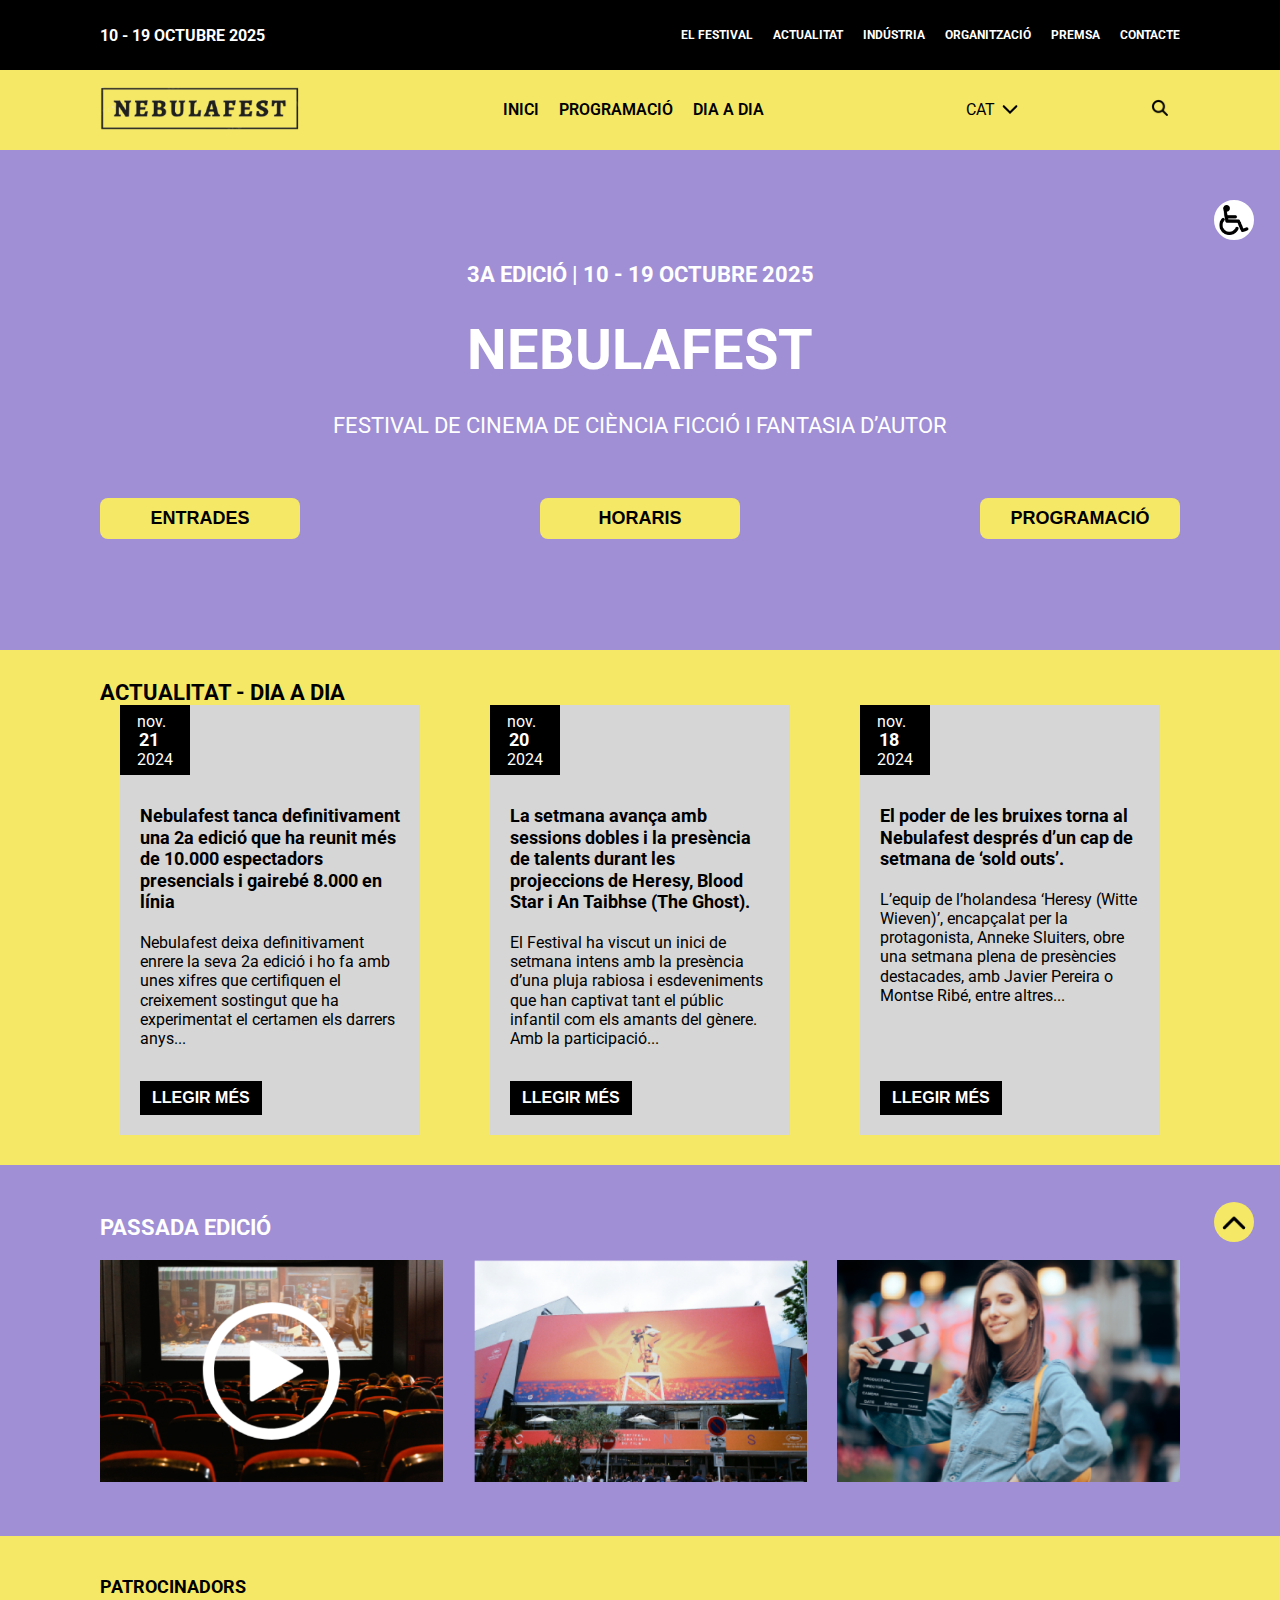
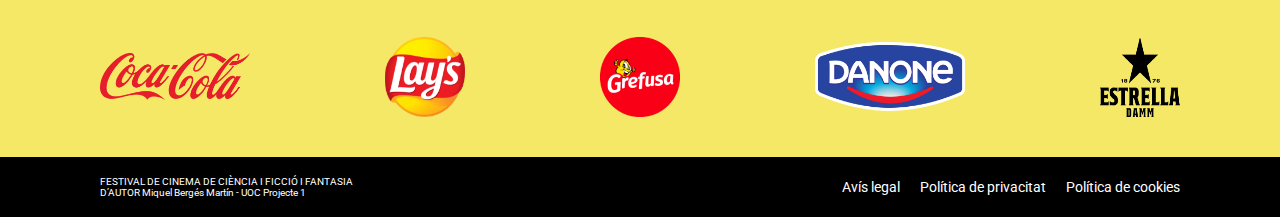
==== index.html @ a32597af "img validation" ====
<!DOCTYPE html>
<html lang="ca">
<head>
  <meta charset="UTF-8">
  <meta name="viewport" content="width=device-width, initial-scale=1.0">
  <title>NEBULAFEST</title>
  <link rel="shortcut icon" href="./images/Home/logo.png" type="image/x-icon">
  <link rel="stylesheet" href="/css/navbar.css">
  <link rel="stylesheet" href="/css/index.css">
  <link rel="stylesheet" href="/css/share.css">
  <link rel="stylesheet" href="/css/slider.css">
  
</head>
<body>
  <!-- header -->
<header id="top">
  <!-- top header section -->
  <div class="top-header container">
     <p class="date-text">10 - 19 OCTUBRE 2025</p>
     <ul id="top-nav">
      <li><a href="./festival.html">EL FESTIVAL</a></li>
            <li><a href="#">ACTUALITAT</a>  </li>
            <li><a href="#">INDÚSTRIA</a>   </li>
            <li><a href="#">ORGANITZACIÓ</a>  </li>
            <li><a href="#">PREMSA</a>  </li>
            <li><a href="#">CONTACTE</a>  </li>
     </ul>
  </div>
 <div class=" navbar">
   <!-- navbar  -->
   <nav class=" container navbar-content">
    <div class="nav-logo ">
      <a href="/index.html"> <img src="./images/Home/logo.png" alt="logo"></a>
    </div>
    <!-- nav item -->
    <ul class="navbar-menu">
      <li><a href="/index.html">INICI</a></li>
          <li><a href="/programming.html">PROGRAMACIÓ</a></li>
          <li><a href="#">DIA A DIA</a></li>
    </ul>
    <!-- right nav -->
    
    <div class="nav-right-content">
        <div class="category">
            <p class="category-text">
            CAT <img style="width: 20px;" src="./images/Home/direction-down.png" alt="down-arraw"> 
            </p>
            <div class="category-content">
                <p  data-value="art"> Art</p>
                <p  data-value="music"> Music</p>
                <p  data-value="movies"> Movies</p>
                <p  data-value="books"> Books</p>
            </div>
          </div>

          <div class="search-icon">
            <img  src="./images/Home/search.png" alt="search-icon">
          </div>
          <!-- for mobile nav -->

    </div>
 </nav>
 <!-- for mobile nav -->
 <div class="">
  <div class="menu-toggle" id="mobile-menu">
     
    <span class="bar"></span>
    <span class="bar"></span>
    <span class="bar"></span>
  </div>
  <nav class="menu" id="menu">
    <ul>
      <li><a  href="./festival.html">EL FESTIVAL</a></li>
      <li><a href="./film.html">ACTUALITAT</a>  </li>
      <li><a href="#">INDÚSTRIA</a>   </li>
      <li><a href="#">ORGANITZACIÓ</a>  </li>
      <li><a href="#">PREMSA</a>  </li>
      <li><a href="#">CONTACTE</a>  </li>
    </ul>
  </nav>
</div>
 </div>
</header>

<!-- main -->

   <main>
    <!-- banner -->
     <div class="banner-content ">
    <div class="wheel-icon banner-wheel-icon">
        <img src="./images/Home/wheelchair.png" alt="icon-img">
    </div>
        <h3>3A EDICIÓ | 10 - 19 OCTUBRE 2025</h3>
        <h1>NEBULAFEST</h1>
        <p>FESTIVAL DE CINEMA DE CIÈNCIA FICCIÓ I FANTASIA D’AUTOR</p>
        <div class="banner-btn-section container">
            <button class="banner-btn">ENTRADES</button>
            <button class="banner-btn">HORARIS</button>
            <button class="banner-btn">PROGRAMACIÓ</button>
        </div>
    </div>

    <!-- NEWS - DAY BY DAY -->
     <div class="day-by-day-content">
      <div class="">
       <h1 class="header-text container">ACTUALITAT - DIA A DIA</h1>
       <div class="card-section day-by-day-card-section container">
        <div class="card">
            <div class="date-content">
              <div>  nov. <br> <span class="date">21</span><br> 2024</div>
            </div>
             <div class="card-body">
                <h2 class="card-header">
                    Nebulafest tanca definitivament una 
                    2a edició que ha reunit més de 10.000 
                    espectadors presencials i gairebé 8.000 
                    en línia
                 </h2>
                 <p class="card-text">Nebulafest deixa definitivament enrere la seva 2a edició i ho fa
                    amb unes xifres que certifiquen el creixement sostingut que ha 
                    experimentat el certamen els darrers anys...</p>
                    <button class="card-btn">LLEGIR MÉS</button>
               
             </div>

        </div>
        <div class="card">
            <div class="date-content">
              <div>  nov. <br> <span class="date">20</span><br> 2024</div>
            </div>
             <div class="card-body">
                <h2 class="card-header">
                    La setmana avança amb sessions dobles 
                    i la presència de talents durant les 
                    projeccions de Heresy, Blood Star i An 
                    Taibhse (The Ghost).
                 </h2>
                 <p class="card-text">El Festival ha viscut un inici de setmana intens amb la presència d’una pluja rabiosa i esdeveniments que han captivat tant el
                    públic infantil com els amants del gènere. Amb la participació...</p>
                    <button class="card-btn">LLEGIR MÉS</button>
               
             </div>

        </div>
        <div class="card">
            <div class="date-content">
              <div>  nov. <br> <span class="date">18</span><br> 2024</div>
            </div>
             <div class="card-body">
                <h2 class="card-header">
                    El poder de les bruixes torna al Nebulafest
                    després d’un cap de setmana de ‘sold outs’.
                 </h2>
                 <p class="card-text">L’equip de l’holandesa ‘Heresy (Witte Wieven)’, encapçalat per la
                    protagonista, Anneke Sluiters, obre una setmana plena de
                    presències destacades, amb Javier Pereira o Montse Ribé,
                    entre altres...</p>
                    <button class="card-btn">LLEGIR MÉS</button>
               
             </div>

        </div>
       </div>

     <!--card-slider for mobile -->
     
     <div class="card-slider">
      <section class="wrapper">
        <div class="card-slide-container">
          
          <div class="slideDiv">
            <article class="card-slide active " >
              <div class="card">
                  <div class="date-content">
                    <div>  nov. <br> <span class="date">21</span><br> 2024</div>
                  </div>
                   <div class="card-body">
                      <h2 class="card-header">
                          Nebulafest tanca definitivament una 
                          2a edició que ha reunit més de 10.000 
                          espectadors presencials i gairebé 8.000 
                          en línia
                       </h2>
                       <br>
                       <p class="card-text">Nebulafest deixa definitivament enrere la seva 2a edició i ho fa
                          amb unes xifres que certifiquen el creixement sostingut que ha 
                          experimentat el certamen els darrers anys...</p>
                          <button class="card-btn">LLEGIR MÉS</button>
                     
                   </div>
              
              </div>
            </article>
             <article class="card-slide">
           <div class="card-section">
              <div class="card">
                  <div class="date-content">
                    <div>  nov. <br> <span class="date">21</span><br> 2024</div>
                  </div>
                   <div class="card-body">
                      <h2 class="card-header">
                          Nebulafest tanca definitivament una 
                          2a edició que ha reunit més de 10.000 
                          espectadors presencials i gairebé 8.000 
                          en línia
                       </h2>
                       <br>
                       <p class="card-text">Nebulafest deixa definitivament enrere la seva 2a edició i ho fa
                          amb unes xifres que certifiquen el creixement sostingut que ha 
                          experimentat el certamen els darrers anys...</p>
                          <button class="card-btn">LLEGIR MÉS</button>
                     
                   </div>
              
              </div>
           </div>
            </article>
             <article class="card-slide">
              <div class="card">
                  <div class="date-content">
                    <div>  nov. <br> <span class="date">21</span><br> 2024</div>
                  </div>
                   <div class="card-body">
                      <h2 class="card-header">
                          Nebulafest tanca definitivament una 
                          2a edició que ha reunit més de 10.000 
                          espectadors presencials i gairebé 8.000 
                          en línia
                       </h2>
                       <br>
                       <p class="card-text">Nebulafest deixa definitivament enrere la seva 2a edició i ho fa
                          amb unes xifres que certifiquen el creixement sostingut que ha 
                          experimentat el certamen els darrers anys...</p>
                          <button class="card-btn">LLEGIR MÉS</button>
                     
                   </div>
              
              </div>
            </article>
      
          </div>  
        
        
        </div>  
      </section>
      <nav class="controls">
        <button class="button card-slide-btn" type="button" aria-label="Go to first card"></button>
        <button class="button card-slide-btn" type="button" aria-label="Go to second card"></button>
        <button class="button card-slide-btn" type="button" aria-label="Go to third card"></button>
     
      </nav>
    </div>
      </div>
     </div>
   


     <!-- PAST EDITION -->

     <div class="edition-content">
       
        <div class="">
           <a href="#top"> <div class="wheel-icon up-arrow " style="background-color: #F5E866; border: 0;">
            <img src="./images/Home/direction.png" alt="icon-img">
        </div></a>
         <h1 class="header-text container">PASSADA EDICIÓ</h1>
         <!-- for desktop -->
         <div class="card-section container">
           
          <div class="img-card">
            <img src="./images/Home/img1.png" alt="card-img">
          </div>
          <div class="img-card">
            <img src="./images/Home/img2.png" alt="card-img">
          </div>
          <div class="img-card">
            <img src="./images/Home/img3.png" alt="card-img">
          </div>
          
         </div>

         <!-- for mobile -->
        <div class="img-slider">
          <section class="wrapper">
            <div class="img-slide-container">
              
              <div class="slideDiv">
                <article class="slide active">
                </article>
                 <article class="slide">
                </article>
                 <article class="slide">
                </article>
              </div> 
             <!-- control button -->
            </div>  
          </section>
          <nav class="controls">
          <button class="button img-slide-btn" type="button" aria-label="Go to first image"></button>
          <button class="button img-slide-btn" type="button" aria-label="Go to second image"></button>
          <button class="button img-slide-btn" type="button" aria-label="Go to third image"></button>
           
          </nav>
        </div>
         
        </div>
       </div>
     
     
</main>

<!-- footer -->
 <footer>
    <!-- top topper -->
    <div class="top-footer-content ">
     
    <div class="container">
      <a href="#top">  <div class="wheel-icon up-arrow-for-mobile">
        <img src="./images/Home/direction.png" alt="icon-img">
    </div></a>
    
        <h1 class="footer-text">PATROCINADORS</h1>
        <div class="footer-images-content">
           <img src="./images/Home/Coca-Cola.png" alt="icon">
           <img class="round-img" src="./images/Home/lays.png" alt="icon">
           <img class="round-img" src="./images/Home/grefusa.png" alt="icon">
           <img src="./images/Home/Danone.png" alt="icon">
           <img class="star-img" src="./images/Home/estrella.png" alt="icon">
        </div>
    </div>
    </div>
    <!-- bottom footer  -->
  
     <div class="container bottom-footer-content ">
        <ul>
            <li> <a href="#">
                Avís legal                  
            </a></li>
            <li><a href="#"> Política de privacitat </a></li>
            <li><a href="#"> Política de cookies </a></li>
        </ul>
        <p>FESTIVAL DE CINEMA DE CIÈNCIA I FICCIÓ I FANTASIA D’AUTOR
            Miquel Bergés Martín - UOC Projecte 1</p>
          
     </div>
    
 </footer>





 <!-- JavaScript -->
  
<!-- <script src="./js/imageSlider.js"></script>
-->
<script>
  // For card slider
  (function() {
    function controls() {
      this.classList.add('selected');
      Array.from(this.parentNode.children).forEach(sibling => {
        if (sibling !== this) sibling.classList.remove('selected');
      });
  
      const containerHeight = document.querySelector('.card-slide-container').offsetHeight;
      const slideDiv = document.querySelector('.card-slide-container .slideDiv');
      const index = Array.from(this.parentNode.children).indexOf(this);
  
      slideDiv.style.transition = 'top 0.45s';
      slideDiv.style.top = `-${containerHeight * index}px`;
    }
  
    function runCode() {
      const buttons = document.querySelectorAll('.card-slide-btn');
      buttons.forEach(button => {
        button.addEventListener('click', controls, false);
      });
    }
  
    runCode();
  })();
  
  // For img slider
  (function() {
    function controls() {
      this.classList.add('selected');
      Array.from(this.parentNode.children).forEach(sibling => {
        if (sibling !== this) sibling.classList.remove('selected');
      });
  
      const containerHeight = document.querySelector('.img-slide-container').offsetHeight;
      const slideDiv = document.querySelector('.img-slide-container .slideDiv');
      const index = Array.from(this.parentNode.children).indexOf(this);
  
      slideDiv.style.transition = 'top 0.45s';
      slideDiv.style.top = `-${containerHeight * index}px`;
    }
  
    function runCode() {
      const buttons = document.querySelectorAll('.img-slide-btn');
      buttons.forEach(button => {
        button.addEventListener('click', controls, false);
      });
    }
  
    runCode();
  })();
  </script>
  
<!-- navbr toggle -->
 

<script>
  const menuToggle = document.getElementById('mobile-menu');
const menu = document.getElementById('menu');

menuToggle.addEventListener('click', () => {
  menuToggle.classList.toggle('active');
  menu.classList.toggle('active');
});
</script>
</body>
</html>
---- css/navbar.css ----
@import url('https://fonts.googleapis.com/css2?family=Roboto:ital,wght@0,100..900;1,100..900&display=swap');

:root {
    --primary-color: #F5E866;
    --secondary-color: #A08FD5;
    --gray-color: #D6D6D6;
    --white-color: #FFFFFF;
    --black-color: #000000;
  }
  /* google font */

  /* for no margin and padding */
*{
    margin: 0;
    padding: 0;
    box-sizing: border-box;
}
html{
    scroll-behavior: smooth;
}

body{
  font-family: "Roboto", serif !important;
  font-style: normal;
}
.container{
    padding: 0 100px;
    
}


  /* top header */
  .top-header{
    background: var(--black-color);
    display: flex;
    justify-content: space-between;
    align-items: center;
    color: var(--white-color);
    height: 70px;

  }
  .date-text{
    font-size: 16px;
    font-weight: 700;
  }
  .top-header ul {
    display: flex;
    justify-content: space-around;
    align-items: center;
    gap:20px ;
}
 .top-header ul li{
    list-style: none;
    font-size: 12px;
    line-height: 1.2;
    font-weight: 700;
 }
ul li a {
  text-decoration: none;
  color: var(--white-color);
}
/* navbar */
.navbar{
  display: flex;
  justify-content: space-between;
  align-items: center;
  background: var(--primary-color);
  height: 80px;
}
.navbar-content{
    display: flex;
    justify-content: space-between;
    align-items: center;
    width: 100%;
   
}
.navbar img{
    width: 200px;
}
.navbar-menu{
    display: flex;
    justify-content: space-between;
    align-items: center;
    gap: 20px;
    transition: all 0.3s ease;
}
.navbar-menu li {
    list-style: none;
}
.navbar-menu li a{
    text-decoration: none;
    color: var(--black-color);
    font-size: 16px;
    font-weight: 600;
}


 

/* nav-right-content */
.nav-right-content{
    display: flex;
    justify-content: end;
    align-items: center;
    gap: 20px;
    position: relative;
}
/* category items */
.category {
    position: relative;
    display: inline-block;
    margin-right: 100px;
    transition: all 0.3s ease;
  }
  .category-text{
    display: flex;
    justify-content: center;
    align-items: center;
    gap: 5px;
  }
  .category-content {
    display: none;
    position: absolute;
    background-color: var(--white-color);
    min-width: 100px;
    box-shadow: 0px 8px 16px 0px rgba(0,0,0,0.2);
    padding: 12px 16px;
    z-index: 1;
    border-radius: 10px;
  }
  
  .category:hover .category-content {
    display: block;
  }
  .category-content p{
    margin-bottom: 10px;
  }

 /* search icon */
 
 
.search-icon img{
  width: 40px;
}

  /*  */
/* Hamburger Icon */

.menu-toggle {
    display: none;
    flex-direction: column;
    cursor: pointer;
  }
  
  .menu-toggle .bar {
    width: 25px;
    height: 3px;
    background-color: var(--black-color);
    margin: 4px 0;
    transition:all 0.2s ease-in;
  }

  /* Hamburger Animation */
.menu-toggle.active .bar:nth-child(1) {
    transform: rotate(-45deg) translate(-5px, 6px);
  }
  
  .menu-toggle.active .bar:nth-child(2) {
    opacity: 0;
  }
  
  .menu-toggle.active .bar:nth-child(3) {
    transform: rotate(45deg) translate(-9px, -11px);
  }

  /*  */
  /* mobile nav */
  .menu {
    display: none;
    opacity: 0;
    gap: 20px;
    transition: all 0.7s ease-in-out;
  }
  
  .menu ul {
    list-style: none;
    display: flex;
    gap: 20px;
  }
  
  .menu a {
    text-decoration: none;
    color: var(--black-color);
    font-size: 18px;
    transition: color 0.3s;
  }
  
  .menu a:hover {
    color: #f5a623;
  }
 


/* footer section */
.top-footer-content{
    background: var(--primary-color);
    padding: 40px 0;
    position: relative;
}
.footer-text{
    font-size: 18px;
}
.footer-images-content{
    display: flex;
    justify-content: space-between;
    align-items: center;
    gap: 20px;
    margin-top: 40px;
}

.footer-images-content img{
width: 150px;
}
.round-img ,.star-img{
    height: 80px;
    width: 80px !important;
}
/* bottom footer */

.bottom-footer-content{
    background: var(--black-color);
    height: 60px;
    display: flex;
    flex-direction: row-reverse;
    justify-content: space-between;
    align-items: center;
    color: var(--white-color);
}
.bottom-footer-content p{
    font-size: 10px;
    width: 25%;
}
.bottom-footer-content ul{
    display: flex;
    justify-content: space-between;
    align-items: center;
    gap: 20px;
}
.bottom-footer-content ul li{
    list-style: none;
}
.bottom-footer-content ul li a{
    text-decoration: none;
    color: var(--white-color);
    font-size: 14px;
}

  /* =================== media Query============= */
  @media screen and (max-width: 999px) {
    .container{
        padding: 0 30px;
    }
    .nav-logo img{
       width: 150px;
    }
    .navbar-menu{
      display: none;
    }
    .nav-right-content .category{
      display: none;
    }
    .top-header{
      justify-content: center;
    }
    .top-header ul {
        display: none;
        justify-content: center;
    }
 
.navbar-content{
  width: 80%;
 
}
     /* menu */
     .menu { 
       display: none;
       width: 100%;
       background-color: var(--primary-color);
       position: fixed;
       left: 0;
       padding: 20px;
       opacity: 1;
       text-align: center;
       transition: all 0.7s ease-in-out; 
     }



      .menu.active {
        display: block;
        /* top: 140px;  */
        opacity: 1;
        z-index: 100;
        transition: all 0.7s ease-in-out;
      }
      
      .menu ul li{
        font-weight: 700;
      }
      
      
      .menu ul {
        display: block;
      }
      
      .menu a {
        display: block;
        margin: 10px 0;
      }

      
      .menu-toggle {
        display: flex;
        margin-right: 50px;
      }
      

    /* footer */
    .bottom-footer-content p{
        width: 35%;
    }
    .footer-text{
        font-size: 16px;
    }
  }

  @media screen and (max-width: 768px) {
    .menu-toggle {
      display: flex;
      margin-right: 30px;
    }

    /* footer section */

    .footer-images-content{
        display: grid;
        grid-template-columns: repeat(2,1fr);
        justify-content: center;
        align-items: center;
        gap: 20px;
    }
    .top-footer-content{
        text-align: center;
        position: relative;
    }
    .footer-images-content img{
    width: 100px;
    margin: 0 auto;
    }
    .round-img{
        height: 50px;
        width: 50px !important;
    }
    .bottom-footer-content p{
        width: 90%;
        text-align: center;
        margin-top: 20px;
        font-size: 10px;
    }
    .bottom-footer-content{
        height: 100%;
        padding: 20px 0;
        display: flex;
        flex-direction: column;
       
    }
    .bottom-footer-content ul{
        display: flex;
        flex-direction: column;
        gap: 0px;
    }

  }
---- css/index.css ----
:root {
    --primary-color: #F5E866;
    --secondary-color: #A08FD5;
    --gray-color: #D6D6D6;
    --white-color: #FFFFFF;
    --black-color: #000000;
  }

/* banner section */
.banner-content{
    background-color: var(--secondary-color);
    height: 500px;
    width: 100%;
    position: relative;
    display: flex;
    flex-direction: column;
    justify-content: center;
    align-items: center;
    text-align: center;
    color: var(--white-color);
}
.wheel-icon {
    width: 40px;     
    height: 40px;
    border-radius: 50%;  
    overflow: hidden;   
    display: flex;
    align-items: center;
    justify-content: center;
    background-color: #fff;
    border: 2px solid #fff; 
    
}
.banner-wheel-icon,.up-arrow{
    position: absolute;  
    top: 10%;
    right: 2%;
}

.wheel-icon img {
    width: 30px;
    height: 30px;
    object-fit: cover; 
}
.up-arrow-for-mobile{
    display: none;
}
.banner-content h3{
    font-size: 22px;
}
.banner-content h1{
    font-size: 56px;
    padding: 30px 0;
}
.banner-content p{
    font-size: 22px;
}
.banner-btn-section{
    display: flex;
    justify-content: space-between;
    align-items: center;
    width: 100%;
    margin-top: 60px;
}
.banner-btn{
    background: var(--primary-color);
    border-radius: 8px;
    padding: 10px 12px;
    font-size: 18px;
    font-weight: 700;
    border: 0;
    width: 200px;
    transition: all 0.3s ease-in;
}
.banner-btn:hover{
    background-color: var(--white-color);
    cursor: pointer;
    transform: scale(0.95);
}

/* day-by-day-content */
.day-by-day-content{
    background-color: var(--primary-color);
    padding: 30px 0;
}
.date-content{
    background: var(--black-color);
    width: 70px;
    height: 70px;
    color: var(--white-color);
    display: flex;
    justify-content: center;
    align-items: center;
    margin-bottom: 10px;

}
.date{
    font-weight: 700;
    padding: 2px;
    font-size: 18px;
    line-height: 1;
}
.card-btn{
    background: var(--black-color);
    padding: 8px 12px;
    color: var(--white-color);
    margin-top: 20px;
    font-size: 16px;
    font-weight: 700;
    border:0;
    position: absolute;
    bottom: 20px;
}
.edition-content{
        background-color:var(--secondary-color);
        padding: 50px 0;
        color: var(--white-color);
        position: relative;
  
}

/* media */
@media screen and (max-width: 999px) {
    
}
@media screen and (max-width: 768px) {
    /* banner section */
    .banner-content{
     height: 100%;
     padding: 50px;
    }
    .banner-wheel-icon {
        top: 20%;
        right: 4%;
    }
    .wheel-icon {
        width: 40px;     
        height: 40px;
    }
    .wheel-icon img {
        width: 20px;
        height: 20px;
    }
    .banner-content h3{
        font-size: 14px;
    }
    .banner-content h1{
        font-size: 36px;
        padding: 20px 0;
    }
    .banner-content p{
        font-size: 16px;
    }
    .banner-btn-section{
        display: flex;
        flex-direction: column;
        width: 100%;
        margin-top: 30px;
        gap: 10px;
    }
    .banner-btn {
        height: 50px;
        width: 200px;
        border-radius: 990px;
    }
    /* day-by-day */
    .card-btn{
       border-radius: 999px;
    }
    .date{
        line-height: 1.9;
    }
   
    .up-arrow{
        display: none;
        
    }
    .up-arrow-for-mobile{
        display: block;
        position: absolute;
        bottom: 5%;
        right: 2% !important;
        background: var(--secondary-color) !important;
        border:2px solid var(--secondary-color);
    }
    .up-arrow-for-mobile img{
        padding-top: 10px;
    }
}
---- css/share.css ----
:root {
    --primary-color: #F5E866;
    --secondary-color: #A08FD5;
    --gray-color: #D6D6D6;
    --white-color: #FFFFFF;
    --black-color: #000000;
  }
  *,
  *::before,
  *::after {
    box-sizing: border-box;
  }

  .header-text{
  font-size: 22px;
  }

  .card-section{
    display: flex;
    justify-content: space-between;
    align-items: start;
    gap: 30px;

  }
  .card-text-section{
   width: 320px;
   margin-top: 20px;
   padding:0 0 20px 0px ;

  }
  .card-text-section p{
    margin: 10px 0;
    font-size: 14px;
    line-height: 2;
  }
  .card{
    width: 380px;
    height: 430px;
    margin-top: 30px;
    background-color: var(--gray-color);
    position: relative;
    
  }

  .card-body{
    padding: 20px;
    line-height: 1.2;
  }
  .card-header{
    font-size: 18px;
    padding-bottom: 20px ;
    line-height: 1.2;
  }
  .card-text{
    font-size: 16px;
  }
   /* img card */
   .img-card img{
    width: 100%;
    margin-top: 20px;
  }


  /* arrow */
  .arrow{
    display: none;
  }
  .left-arrow,.right-arrow{
    width: 18px;
    cursor: pointer;
  }
  .left-arrow{
    transform: rotate(-90deg);
  }
  .right-arrow{
    transform: rotate(90deg);
    /* ddddddddd */
  }
/* iPad Landscape (width 1024px and up) */
@media only screen and (min-width: 1024px) and (max-width: 1366px) and (orientation: landscape) {
  .card{
      width: 300px;
      margin: 0 auto;
}
}


  @media screen and (max-width:999px) {
    .card{
      width: 360px;
    height:450px;
    }
    .card-header{
      font-size: 16px;
    }
    .card-text{
      font-size: 14px;
    }
    /* .img-card img{
      width: 200px;
      
     } */
  }

  @media screen and (max-width:768px) {
   .header-text{
    text-align: center;
   }
    .card-section{
     display: block;
    }
    .day-by-day-card-section{
      display: none;
    }
    .card-body{
      padding: 0 10px;
    }
    .card-header{
      font-size: 16px;
    }
    .card-text{
        font-size: 14px;
        
    }
    .card{
    width: 320px !important;
    height: 400px;
    margin: 0 auto;
    }
    /* .img-slide-container{
      width: 500px;
    }
    .img-slide-container img{
      width: 100%;
    } */
    /* .card img{
      width: 310px;
    } */
    .img-card {
      display: none;
    }
    
    /* arrow */
    .arrow{
      display: flex;
    }
  }
---- css/slider.css ----
:root {
  --primary-color: #F5E866;
  --secondary-color: #A08FD5;
  --gray-color: #D6D6D6;
  --white-color: #FFFFFF;
  --black-color: #000000;
}
* {
    box-sizing: border-box;
  }
  *
  .img-slider,.card-slider{
    display: none;
    position: relative;
  }
  .wrapper {
    word-wrap: break-word;
    width: 100%;
    padding: 30px 10px;
  }
  
  .wrapper,
  .img-slide-container,.card-slide-container {
    margin: 0 auto;
    display: none;
  }
  /* .card-slide-contaniner{
    height: 600px !important;
  } */
  .img-slide-container,.card-slide-container {
    overflow: hidden;
    position: relative !important;
    border-radius: 4px;
    max-width: 600px;
    height: 400px;
    max-height: 600px;
    line-height: 0;
  }
  
  .slideDiv,
  .controls {
    position: absolute;
    
  }
  
  .slideDiv,
  .slide,.card-slide {
    width: 100%;
    height: 100%;
  }
  
  .slide {
    background-size: cover;
  }
  
 
  .slide:first-child {
    background: url(../images/Home/img1.png) no-repeat center;
  }
 
  .slide:nth-of-type(2) {
    background: url(../images/Home/img2.png) no-repeat center;
  }
  
  
  
  .slide:nth-of-type(3) {
    background: url(../images/Home/img3.png) no-repeat center;
  }
  
  .controls {
    padding:  0;
    text-align: center;
    position: absolute;
    top: 50%;
    right:5px ;
    z-index: 100;
  }
  
  /* .card-controls{
    top: 10% !important;
  } */
  .button { 
    width: 0.9375rem;
    height: 0.9375rem;
    display: block;
    cursor: pointer;
    border-radius: 50%;
    transition: all ease .2s;
  }
  
  .button:not(:last-child) {
    margin-bottom: 0.63rem;
  }
  
  
 
  
  .button {
    border: 1px solid #fff;
    opacity: .6;
    outline: none;
    background-color: var(--black-color);
  }
  
  .button:hover,
  .button:focus {
    opacity: 1;
  }
  
  .selected {
    background-color: var(--primary-color);
  }

  @media only screen and (min-width: 1024px) and (max-width: 1366px) and (orientation: landscape) {
    .slide{
        width: 300px;
        margin: 0 auto;
 }
}

  @media screen and (max-width: 768px) {
    .wrapper,
    .img-slide-container ,.card-slide-container{
      margin: 0 auto;
      display: block;
      height: 500px;
    }
    .img-slider,.card-slider{
      display: block;
    }
    .slide{
      width: 550px !important;
      margin: 0 auto;
    }
    
  }
  @media screen and (max-width: 560px) {
    
    .slide{
      width: 320px !important;
      margin: 0 auto;
    }
  }
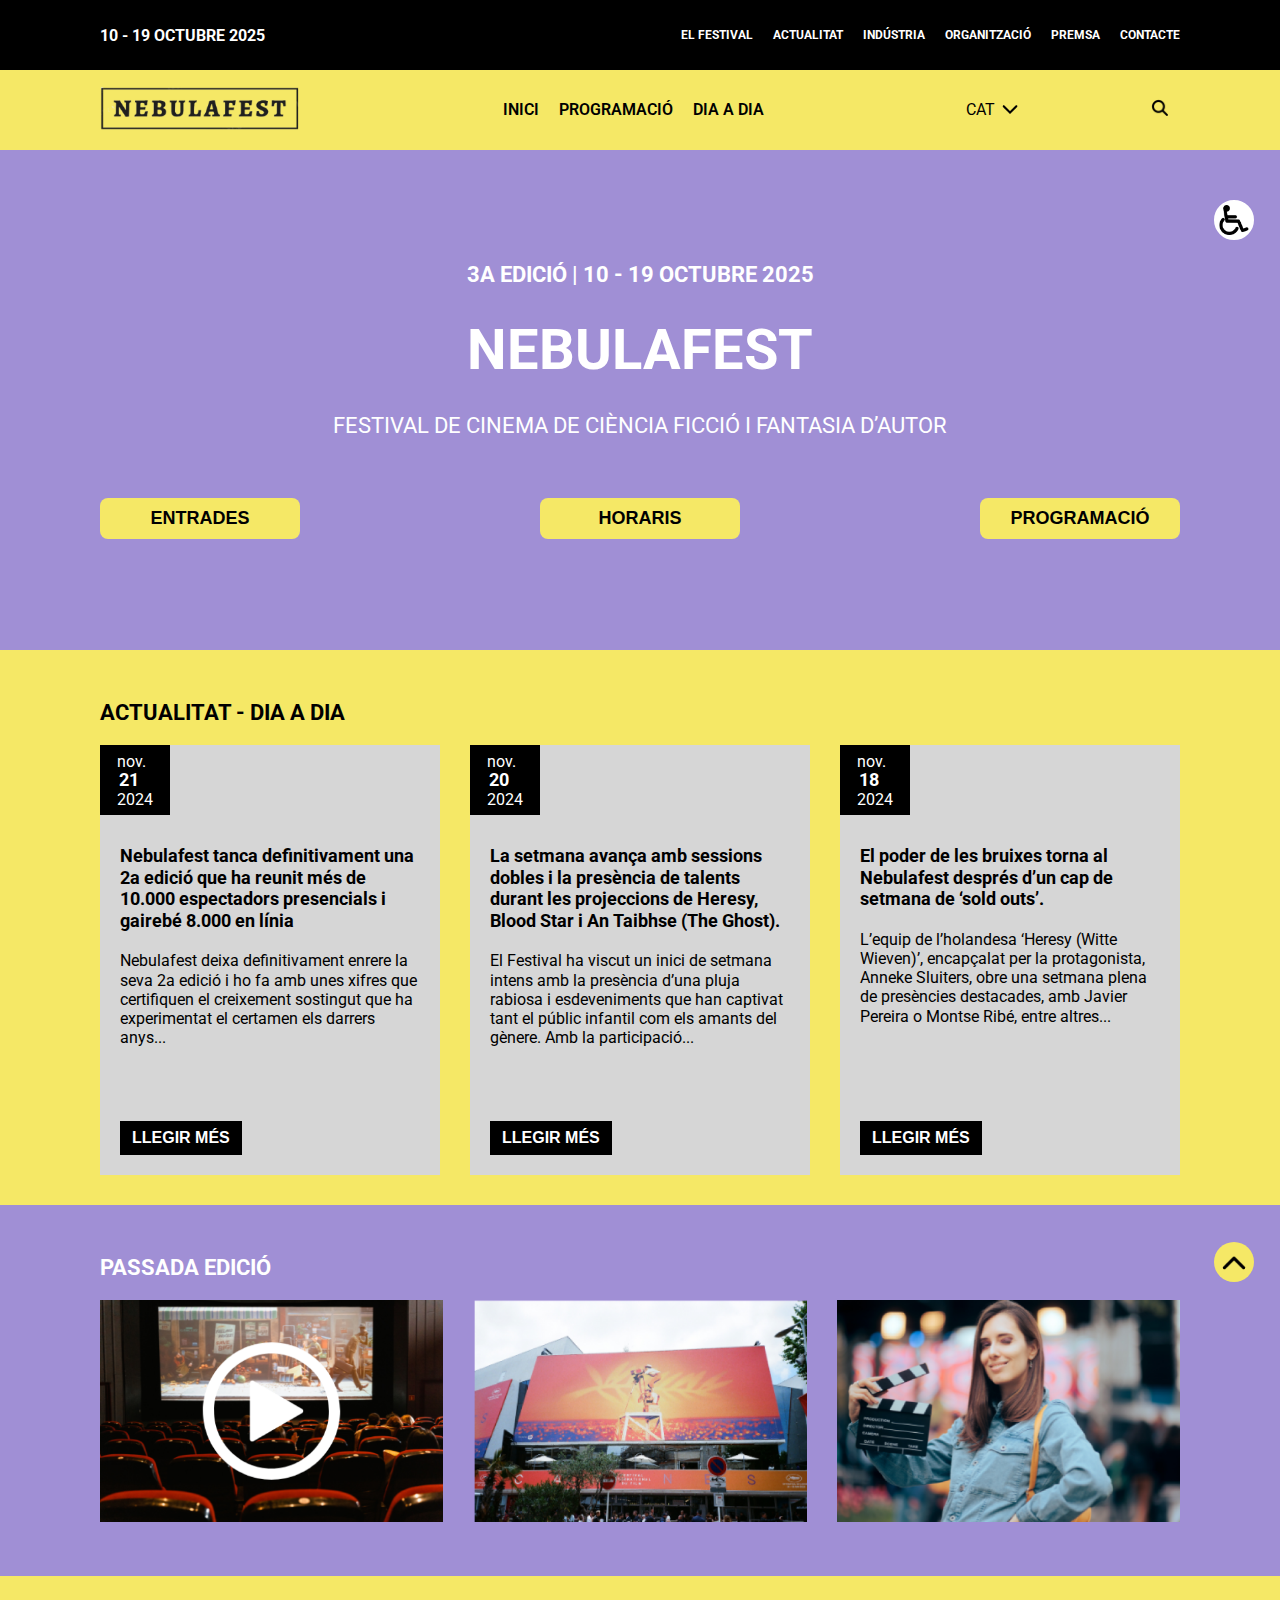
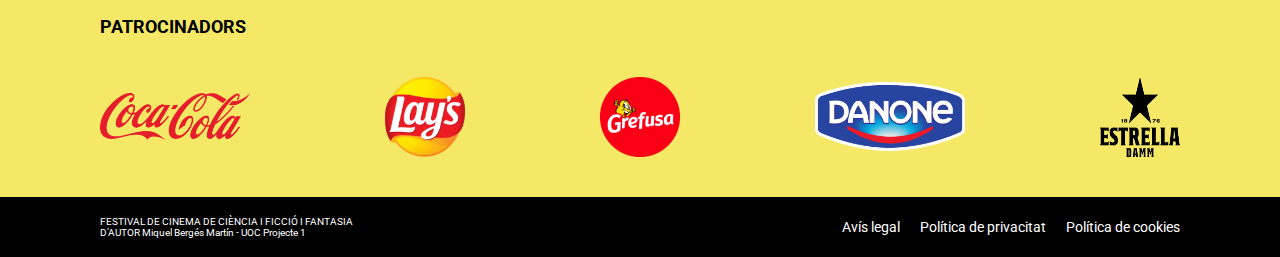
==== commit f6089421: "card set" ====
--- a/index.html
+++ b/index.html
@@ -103,7 +103,7 @@
     <!-- NEWS - DAY BY DAY -->
      <div class="day-by-day-content">
       <div class="">
-       <h1 class="header-text container">ACTUALITAT - DIA A DIA</h1>
+       <h1 class="header-text container " style="margin: 20px 0;">ACTUALITAT - DIA A DIA</h1>
        <div class="card-section day-by-day-card-section container">
         <div class="card">
             <div class="date-content">
@@ -165,7 +165,7 @@
      <!--card-slider for mobile -->
      
      <div class="card-slider">
-      <section class="wrapper">
+      <section class="wrapper"  aria-label="Decorative section">
         <div class="card-slide-container">
           
           <div class="slideDiv">
@@ -281,7 +281,7 @@
 
          <!-- for mobile -->
         <div class="img-slider">
-          <section class="wrapper">
+          <section class="wrapper"  aria-label="Decorative section">
             <div class="img-slide-container">
               
               <div class="slideDiv">
--- a/css/share.css
+++ b/css/share.css
@@ -19,7 +19,7 @@
     display: flex;
     justify-content: space-between;
     align-items: start;
-    gap: 30px;
+    gap: 30px ;
 
   }
   .card-text-section{
@@ -41,8 +41,12 @@
     position: relative;
     
   }
+  .card-section{
+    margin: 0;
+  }
 
   .card-body{
+    padding: 0;
     padding: 20px;
     line-height: 1.2;
   }
@@ -79,7 +83,7 @@
 /* iPad Landscape (width 1024px and up) */
 @media only screen and (min-width: 1024px) and (max-width: 1366px) and (orientation: landscape) {
   .card{
-      width: 300px;
+      width: 350px;
       margin: 0 auto;
 }
 }
@@ -111,6 +115,8 @@
     }
     .day-by-day-card-section{
       display: none;
+      padding: 0;
+      margin: 0 !important;
     }
     .card-body{
       padding: 0 10px;
@@ -123,19 +129,11 @@
         
     }
     .card{
-    width: 320px !important;
+    width: 330px !important;
     height: 400px;
     margin: 0 auto;
     }
-    /* .img-slide-container{
-      width: 500px;
-    }
-    .img-slide-container img{
-      width: 100%;
-    } */
-    /* .card img{
-      width: 310px;
-    } */
+  
     .img-card {
       display: none;
     }
